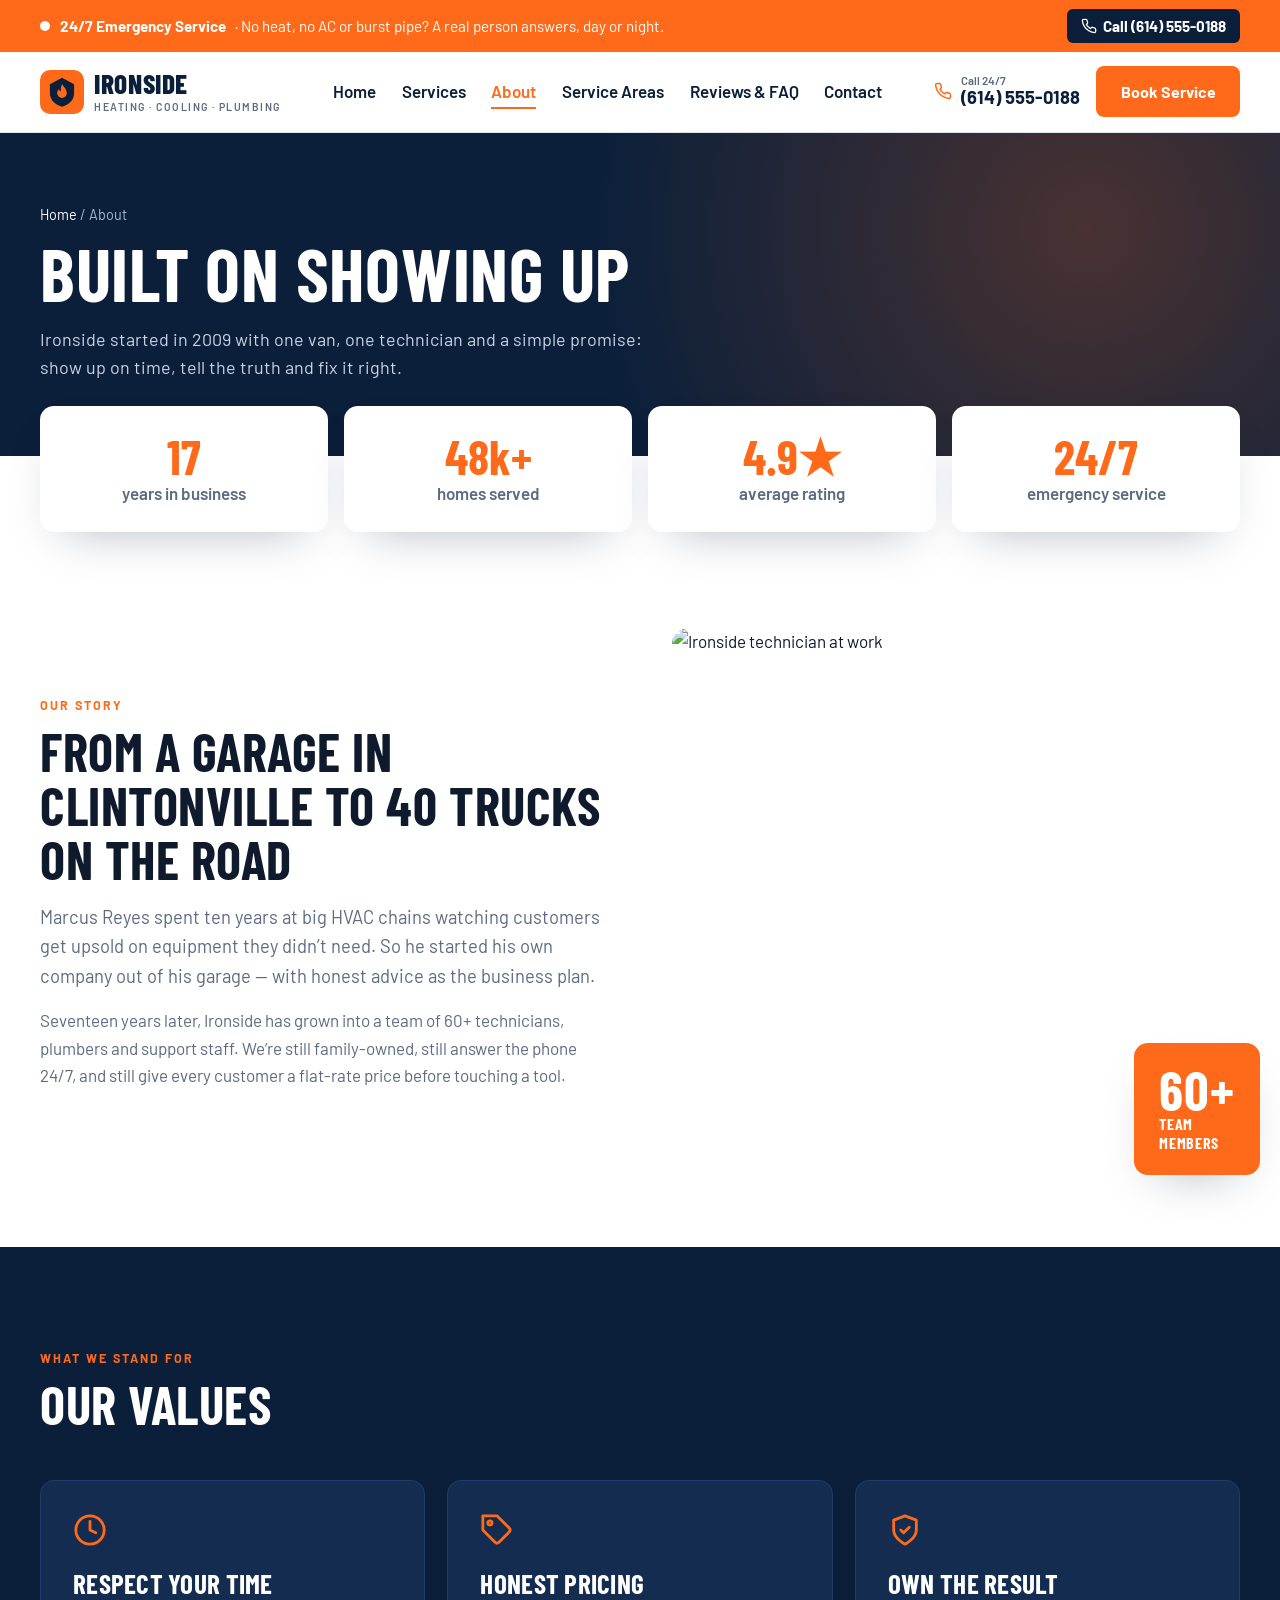
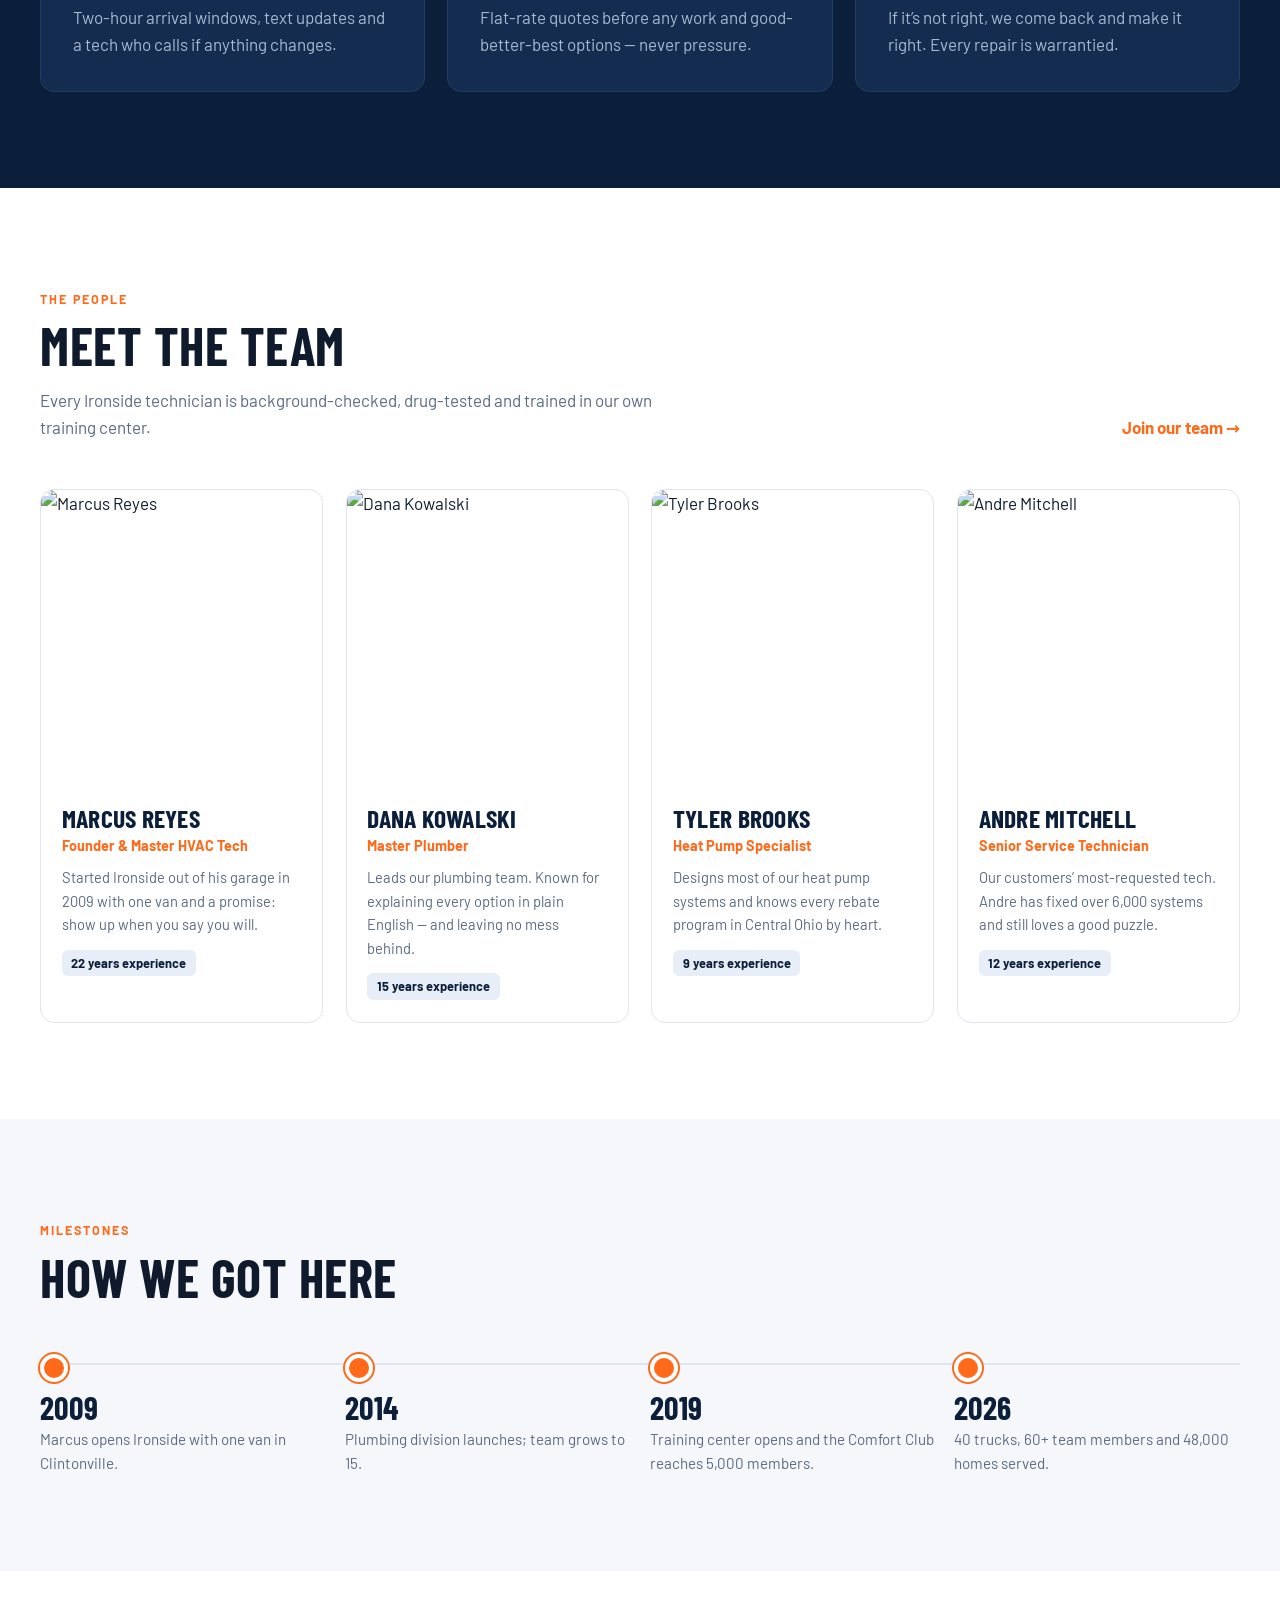
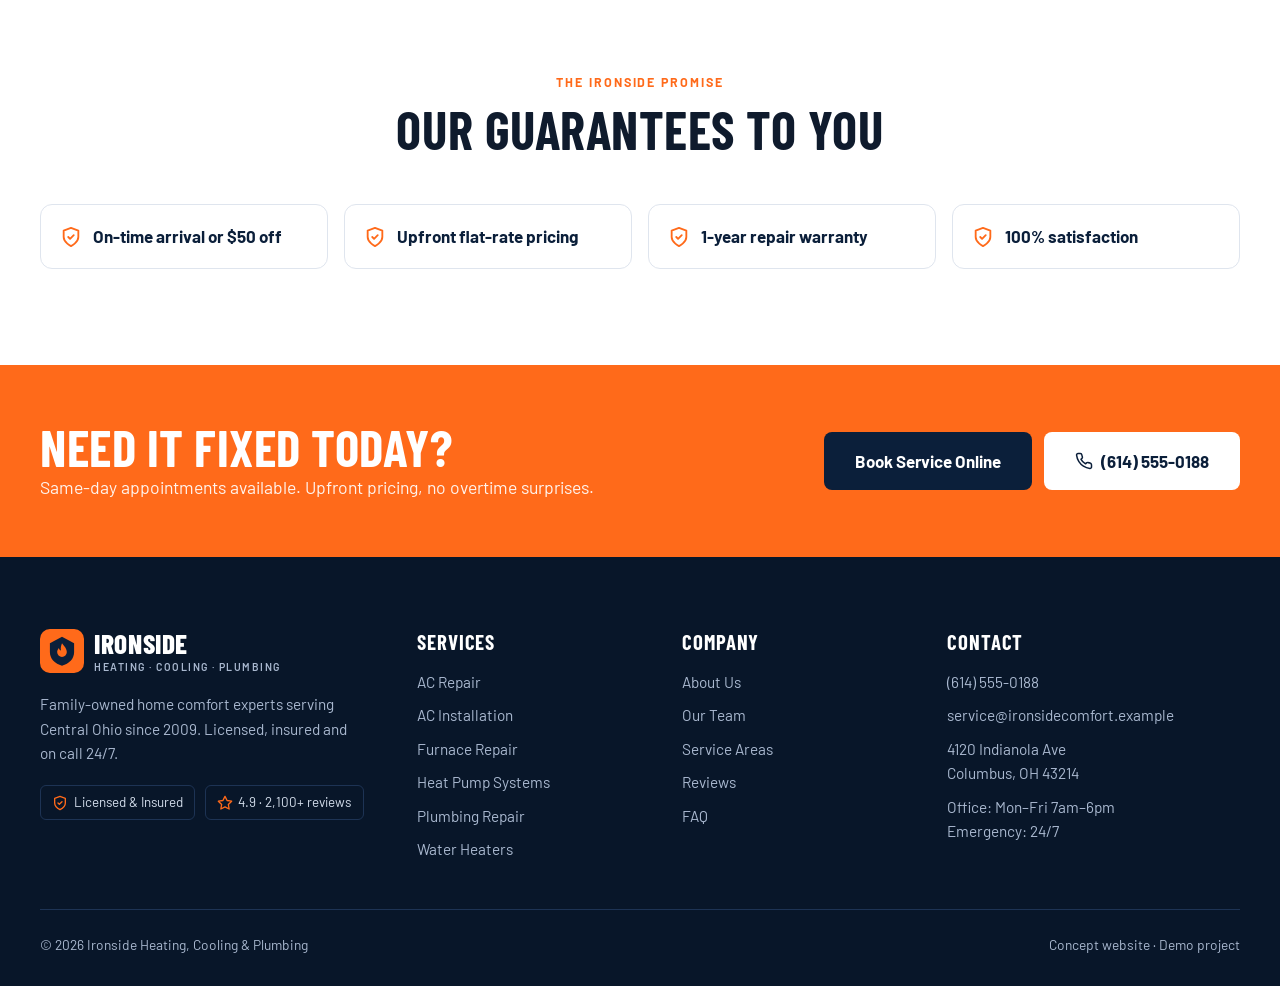
==== about.html @ a7007078 "Initial commit: Ironside Heating, Cooling & Plumbing — multi-page HVAC website (Standard package, co" ====
<!doctype html>
<html lang="en">
<head>
<meta charset="utf-8">
<meta name="viewport" content="width=device-width, initial-scale=1">
<title>About Ironside — Family-Owned HVAC &amp; Plumbing in Columbus, OH</title>
<meta name="description" content="Meet the Ironside team: a family-owned heating, cooling and plumbing company serving Central Ohio since 2009.">
<link rel="preconnect" href="https://fonts.googleapis.com"><link rel="preconnect" href="https://fonts.gstatic.com" crossorigin>
<link href="https://fonts.googleapis.com/css2?family=Barlow+Condensed:wght@600;700;800&family=Barlow:wght@400;500;600;700&display=swap" rel="stylesheet">
<link rel="icon" href="data:image/svg+xml,<svg xmlns='http://www.w3.org/2000/svg' viewBox='0 0 40 40'><rect width='40' height='40' rx='9' fill='%23ff6a1a'/><path d='M20 7 9 13v8c0 6.5 4.6 10.6 11 12.5 6.4-1.9 11-6 11-12.5v-8z' fill='%230b1f3a'/></svg>">
<link rel="stylesheet" href="assets/styles.css">
</head>
<body data-page="about">
<div id="header"></div>

<main>
<section class="page-hero">
  <div class="container">
    <div class="crumbs"><a href="index.html">Home</a> / About</div>
    <h1>Built on showing up</h1>
    <p>Ironside started in 2009 with one van, one technician and a simple promise: show up on time, tell the truth and fix it right.</p>
  </div>
</section>

<div class="container"><div class="stats" id="stats"></div></div>

<section>
  <div class="container why-grid">
    <div class="reveal">
      <span class="kicker">Our story</span>
      <h2 style="margin-top:.5rem">From a garage in Clintonville to 40 trucks on the road</h2>
      <p class="lead" style="margin-top:1rem">Marcus Reyes spent ten years at big HVAC chains watching customers get upsold on equipment they didn’t need. So he started his own company out of his garage — with honest advice as the business plan.</p>
      <p style="margin-top:1rem;color:var(--muted)">Seventeen years later, Ironside has grown into a team of 60+ technicians, plumbers and support staff. We’re still family-owned, still answer the phone 24/7, and still give every customer a flat-rate price before touching a tool.</p>
    </div>
    <div class="why-img reveal">
      <img src="https://images.unsplash.com/photo-1676210134190-3f2c0d5cf58d?auto=format&fit=crop&w=1000&q=80" alt="Ironside technician at work" loading="lazy">
      <div class="years"><b>60+</b>team<br>members</div>
    </div>
  </div>
</section>

<section class="bg-navy">
  <div class="container">
    <div class="section-head"><div><span class="kicker">What we stand for</span><h2>Our values</h2></div></div>
    <div class="values" id="values"></div>
  </div>
</section>

<section id="team">
  <div class="container">
    <div class="section-head"><div><span class="kicker">The people</span><h2>Meet the team</h2><p>Every Ironside technician is background-checked, drug-tested and trained in our own training center.</p></div><a href="contact.html" class="link-arrow">Join our team →</a></div>
    <div class="team-grid" id="teamGrid"></div>
  </div>
</section>

<section class="bg-soft">
  <div class="container">
    <div class="section-head"><div><span class="kicker">Milestones</span><h2>How we got here</h2></div></div>
    <div class="timeline" id="timeline"></div>
  </div>
</section>

<section>
  <div class="container">
    <div class="section-head center"><div><span class="kicker">The Ironside promise</span><h2>Our guarantees to you</h2></div></div>
    <div class="promise" id="promise"></div>
  </div>
</section>
</main>

<div id="footer"></div>
<script src="assets/data.js"></script>
<script src="assets/main.js"></script>
<script>
$('#stats').innerHTML = [['17', 'years in business'], ['48k+', 'homes served'], ['4.9★', 'average rating'], ['24/7', 'emergency service']].map(([b, s]) => `<div class="stat reveal"><b>${b}</b><span>${s}</span></div>`).join('');
$('#values').innerHTML = [['clock', 'Respect your time', 'Two-hour arrival windows, text updates and a tech who calls if anything changes.'], ['tag', 'Honest pricing', 'Flat-rate quotes before any work and good-better-best options — never pressure.'], ['shield', 'Own the result', 'If it’s not right, we come back and make it right. Every repair is warrantied.']]
  .map(([i, h, p]) => `<div class="value reveal"><div class="ic">${icon(i, 34)}</div><h3>${h}</h3><p>${p}</p></div>`).join('');
$('#teamGrid').innerHTML = TEAM.map(m => `<div class="member reveal"><img src="${IMG(m.img, 600)}" alt="${m.n}" loading="lazy"><div><h3>${m.n}</h3><span class="role">${m.r}</span><p>${m.b}</p><span class="yrs">${m.y} years experience</span></div></div>`).join('');
$('#timeline').innerHTML = [['2009', 'Marcus opens Ironside with one van in Clintonville.'], ['2014', 'Plumbing division launches; team grows to 15.'], ['2019', 'Training center opens and the Comfort Club reaches 5,000 members.'], ['2026', '40 trucks, 60+ team members and 48,000 homes served.']]
  .map(([y, t]) => `<div class="tl reveal"><b>${y}</b><p>${t}</p></div>`).join('');
$('#promise').innerHTML = ['On-time arrival or $50 off', 'Upfront flat-rate pricing', '1-year repair warranty', '100% satisfaction'].map(t => `<div class="reveal">${icon('shield', 22)}${t}</div>`).join('');
observeReveals();
</script>
</body>
</html>
---- assets/styles.css ----
:root{
  --navy:#0b1f3a; --navy-2:#132c50; --orange:#ff6a1a; --orange-dark:#e5560a; --sky:#e8eef7; --bg:#f5f7fb; --white:#fff;
  --text:#0f1b2d; --muted:#5b6b82; --line:#dfe5ee; --radius:12px; --shadow:0 20px 50px -24px rgba(11,31,58,.35);
  --display:'Barlow Condensed',Impact,sans-serif; --sans:'Barlow',system-ui,-apple-system,Segoe UI,Roboto,sans-serif;
}
*{box-sizing:border-box;margin:0;padding:0}
html{scroll-behavior:smooth;scroll-padding-top:110px}
html,body{overflow-x:clip}
body{font-family:var(--sans);color:var(--text);background:var(--white);line-height:1.6;font-size:17px;-webkit-font-smoothing:antialiased}
img{max-width:100%;display:block}
a{color:inherit}
.container{width:min(1200px,100% - 40px);margin-inline:auto}
h1,h2,h3,h4{font-family:var(--display);line-height:1.02;font-weight:700;text-transform:uppercase;letter-spacing:.01em}
h2{font-size:clamp(2.2rem,4.5vw,3.3rem)}
.kicker{display:inline-block;font:700 .78rem var(--sans);letter-spacing:.16em;text-transform:uppercase;color:var(--orange)}
.lead{font-size:1.15rem;color:var(--muted)}
.btn{display:inline-flex;align-items:center;justify-content:center;gap:.5rem;padding:.85rem 1.4rem;border-radius:8px;font:700 1rem var(--sans);text-decoration:none;border:2px solid transparent;cursor:pointer;transition:.2s;white-space:nowrap}
.btn-lg{padding:1.05rem 1.8rem;font-size:1.06rem}
.btn-primary{background:var(--orange);color:#fff}
.btn-primary:hover{background:var(--orange-dark);transform:translateY(-1px)}
.btn-navy{background:var(--navy);color:#fff}
.btn-navy:hover{background:var(--navy-2)}
.btn-white{background:#fff;color:var(--navy)}
.btn-white:hover{background:var(--sky)}
.btn-outline{border-color:var(--navy);color:var(--navy)}
.btn-outline:hover{background:var(--navy);color:#fff}
.btn-ghost{border-color:rgba(255,255,255,.45);color:#fff}
.btn-ghost:hover{background:#fff;color:var(--navy)}
section{padding:96px 0}
.bg-soft{background:var(--bg)}
.bg-navy{background:var(--navy);color:#fff}
.section-head{display:flex;justify-content:space-between;align-items:end;gap:2rem;margin-bottom:3rem;flex-wrap:wrap}
.section-head > div{max-width:660px}
.section-head h2{margin-top:.5rem}
.section-head p{color:var(--muted);margin-top:.9rem}
.bg-navy .section-head p{color:#a9b8cf}
.center{text-align:center;justify-content:center}
.center > div{margin-inline:auto}
.link-arrow{font-weight:700;color:var(--orange);text-decoration:none;white-space:nowrap}

/* emergency + header */
.emergency{background:var(--orange);color:#fff;font-size:.95rem}
.emergency .container{display:flex;align-items:center;gap:.6rem;padding:.55rem 0}
.emergency a{margin-left:auto;display:inline-flex;align-items:center;gap:.4rem;background:var(--navy);color:#fff;text-decoration:none;font-weight:700;padding:.3rem .85rem;border-radius:6px;white-space:nowrap}
.pulse{width:10px;height:10px;border-radius:50%;background:#fff;flex:none;box-shadow:0 0 0 0 rgba(255,255,255,.8);animation:pulse 1.6s infinite}
@keyframes pulse{70%{box-shadow:0 0 0 10px rgba(255,255,255,0)}100%{box-shadow:0 0 0 0 rgba(255,255,255,0)}}
.site-header{position:sticky;top:0;z-index:50;background:#fff;border-bottom:1px solid var(--line);transition:box-shadow .3s}
.site-header.scrolled{box-shadow:0 10px 30px -18px rgba(11,31,58,.35)}
.nav{display:flex;align-items:center;justify-content:space-between;height:80px;gap:1.2rem}
.logo{display:flex;align-items:center;gap:.65rem;text-decoration:none;font:800 1.7rem/1 var(--display);text-transform:uppercase;letter-spacing:.02em;color:var(--navy)}
.logo svg{width:44px;height:44px;flex:none}
.logo small{display:block;font:600 .66rem var(--sans);letter-spacing:.14em;color:var(--muted);margin-top:3px}
.logo.light{color:#fff}.logo.light small{color:#a9b8cf}
.nav-links{display:flex;gap:1.6rem;list-style:none;align-items:center}
.nav-links a{text-decoration:none;font-weight:600;color:var(--navy);padding:.4rem 0;border-bottom:2px solid transparent}
.nav-links a:hover,.nav-links a.active{color:var(--orange);border-color:var(--orange)}
.nav-mobile-cta{display:none}
.nav-cta{display:flex;align-items:center;gap:1rem}
.nav-phone{display:flex;align-items:center;gap:.55rem;text-decoration:none;font:700 1.15rem var(--sans);color:var(--navy)}
.nav-phone svg{color:var(--orange)}
.nav-phone small{display:block;font-size:.72rem;color:var(--muted);font-weight:600;line-height:1}
.burger{display:none;background:var(--sky);border:0;border-radius:8px;width:46px;height:46px;cursor:pointer;color:var(--navy);place-items:center}

/* hero */
.hero{position:relative;background:var(--navy);color:#fff;padding:0;overflow:hidden}
.hero-bg{position:absolute;inset:0;background:linear-gradient(90deg,var(--navy) 30%,rgba(11,31,58,.75) 55%,rgba(11,31,58,.2)),url('https://images.unsplash.com/photo-1558618666-fcd25c85cd64?auto=format&fit=crop&w=2000&q=80') right center/cover}
.hero .container{position:relative;display:grid;grid-template-columns:1.15fr .85fr;gap:3rem;align-items:center;padding:90px 0 100px}
.hero h1{font-size:clamp(3rem,6.6vw,5.4rem);margin:.8rem 0 1.2rem}
.hero h1 em{font-style:normal;color:var(--orange)}
.hero .lead{color:#c8d3e4;max-width:560px}
.hero-actions{display:flex;gap:.8rem;flex-wrap:wrap;margin:2rem 0}
.hero-checks{display:flex;gap:1.6rem;flex-wrap:wrap;list-style:none;color:#c8d3e4;font-weight:600}
.hero-checks li{display:flex;gap:.45rem;align-items:center}
.hero-checks svg{color:var(--orange)}
.offer{background:#fff;color:var(--text);border-radius:16px;padding:2rem;box-shadow:var(--shadow);position:relative}
.offer .ribbon{position:absolute;top:-14px;left:2rem;background:var(--orange);color:#fff;font:700 .78rem var(--sans);letter-spacing:.12em;text-transform:uppercase;padding:.35rem .8rem;border-radius:6px}
.offer h3{font-size:2.2rem;color:var(--navy);margin:.4rem 0 .3rem}
.offer h3 b{color:var(--orange)}
.offer p{color:var(--muted);font-size:.98rem}
.offer form{display:grid;gap:.7rem;margin-top:1.3rem}
.offer small{display:block;text-align:center;color:var(--muted);font-size:.8rem;margin-top:.6rem}

/* rating strip */
.strip{background:var(--bg);border-bottom:1px solid var(--line);padding:0}
.strip .container{display:grid;grid-template-columns:repeat(4,1fr)}
.strip-item{display:flex;gap:.9rem;align-items:center;padding:1.6rem 1rem}
.strip-item+.strip-item{border-left:1px solid var(--line)}
.strip-item .ic{width:48px;height:48px;border-radius:10px;background:#fff;color:var(--orange);display:grid;place-items:center;flex:none;box-shadow:0 6px 16px -10px rgba(11,31,58,.4)}
.strip-item b{display:block;font:700 1.5rem/1 var(--display);text-transform:uppercase;color:var(--navy)}
.strip-item small{color:var(--muted);font-size:.9rem}

/* category tiles */
.cat-grid{display:grid;grid-template-columns:repeat(4,1fr);gap:1.2rem}
.cat{background:#fff;border:1px solid var(--line);border-radius:var(--radius);padding:2rem 1.6rem;text-decoration:none;transition:.25s;position:relative;overflow:hidden}
.cat::after{content:"";position:absolute;left:0;bottom:0;height:4px;width:0;background:var(--orange);transition:.3s}
.cat:hover{box-shadow:var(--shadow);transform:translateY(-4px)}
.cat:hover::after{width:100%}
.cat .ic{width:58px;height:58px;border-radius:12px;background:var(--navy);color:#fff;display:grid;place-items:center;margin-bottom:1.3rem}
.cat h3{font-size:1.8rem;color:var(--navy)}
.cat p{color:var(--muted);margin:.4rem 0 1rem;font-size:.98rem}
.cat span{font-weight:700;color:var(--orange)}

/* service cards */
.svc-grid{display:grid;grid-template-columns:repeat(3,1fr);gap:1.5rem}
.svc-card{background:#fff;border:1px solid var(--line);border-radius:var(--radius);overflow:hidden;text-decoration:none;display:flex;flex-direction:column;transition:.25s}
.svc-card:hover{box-shadow:var(--shadow);transform:translateY(-4px)}
.svc-img{position:relative;height:210px;overflow:hidden}
.svc-img img{width:100%;height:100%;object-fit:cover;transition:transform .6s}
.svc-card:hover .svc-img img{transform:scale(1.06)}
.svc-ic{position:absolute;left:1.2rem;bottom:-22px;width:52px;height:52px;border-radius:10px;background:var(--orange);color:#fff;display:grid;place-items:center;box-shadow:0 10px 20px -8px rgba(255,106,26,.7)}
.svc-body{padding:2rem 1.4rem 1.4rem;display:flex;flex-direction:column;flex:1}
.svc-body h3{font-size:1.75rem;color:var(--navy);margin:.3rem 0 .4rem}
.svc-body p{color:var(--muted);font-size:.98rem;flex:1}
.svc-foot{display:flex;justify-content:space-between;align-items:center;border-top:1px solid var(--line);margin-top:1.2rem;padding-top:1rem;color:var(--muted);font-size:.92rem}
.svc-foot b{font:700 1.4rem var(--display);color:var(--navy)}
.svc-foot .arrow{width:38px;height:38px;border-radius:50%;background:var(--sky);display:grid;place-items:center;color:var(--navy);font-weight:700;transition:.2s}
.svc-card:hover .arrow{background:var(--orange);color:#fff}

/* why */
.why-grid{display:grid;grid-template-columns:1fr 1fr;gap:4rem;align-items:center}
.why-img{position:relative}
.why-img img{border-radius:16px;width:100%;aspect-ratio:5/4.6;object-fit:cover}
.why-img .years{position:absolute;right:-20px;bottom:-24px;background:var(--orange);color:#fff;padding:1.4rem 1.6rem;border-radius:14px;font:700 1rem var(--display);text-transform:uppercase;letter-spacing:.04em;box-shadow:var(--shadow)}
.why-img .years b{display:block;font-size:3.4rem;line-height:.9}
.why-list{display:grid;gap:1.3rem;margin-top:2rem}
.why-item{display:flex;gap:1rem}
.why-item .ic{width:48px;height:48px;border-radius:10px;background:var(--sky);color:var(--orange);display:grid;place-items:center;flex:none}
.why-item h4{font-size:1.4rem;color:var(--navy)}
.why-item p{color:var(--muted);font-size:.98rem}

/* plan band */
.plan-band{background:linear-gradient(120deg,var(--navy) 55%,var(--navy-2));color:#fff;border-radius:18px;padding:3rem;display:grid;grid-template-columns:1.2fr 1fr;gap:3rem;align-items:center;position:relative;overflow:hidden}
.plan-band::after{content:"";position:absolute;width:360px;height:360px;border:50px solid rgba(255,106,26,.12);border-radius:50%;right:-120px;top:-140px}
.plan-band h2{font-size:clamp(2rem,4vw,2.8rem)}
.plan-band p{color:#a9b8cf;margin:.8rem 0 1.5rem}
.plan-band ul{list-style:none;display:grid;grid-template-columns:1fr 1fr;gap:.7rem 1.4rem}
.plan-band li{display:flex;gap:.5rem;align-items:flex-start;font-weight:500}
.plan-band li svg{color:var(--orange);flex:none;margin-top:4px}
.plan-price{background:#fff;color:var(--text);border-radius:14px;padding:2rem;text-align:center;position:relative;z-index:1}
.plan-price .amt{font:700 4rem/1 var(--display);color:var(--navy)}
.plan-price .amt sup{font-size:1.6rem;vertical-align:top}
.plan-price small{color:var(--muted)}
.plan-price .btn{width:100%;margin-top:1.3rem}

/* reviews */
.rev-grid{display:grid;grid-template-columns:repeat(3,1fr);gap:1.4rem}
.review{background:#fff;border:1px solid var(--line);border-radius:var(--radius);padding:1.7rem;display:flex;flex-direction:column}
.rv-top{display:flex;justify-content:space-between;align-items:center}
.rv-top small{color:var(--muted)}
.stars{color:#f5a300;letter-spacing:2px}
.stars .off{color:#d6dce6}
.review p{margin:1rem 0 1.3rem;flex:1}
.rv-who{display:flex;align-items:center;gap:.75rem}
.rv-who small{display:block;color:var(--muted);font-size:.86rem}
.avatar{width:44px;height:44px;border-radius:50%;color:#fff;display:grid;place-items:center;font-weight:700;flex:none}
.verified{margin-left:auto;font-size:.78rem;font-weight:700;color:#0f766e;display:flex;align-items:center;gap:.25rem;white-space:nowrap}

/* areas teaser */
.area-grid{display:grid;grid-template-columns:1fr 1fr;gap:3.5rem;align-items:center}
.towns{display:grid;grid-template-columns:repeat(3,1fr);gap:.6rem;margin:1.6rem 0 2rem;list-style:none}
.towns li{display:flex;align-items:center;gap:.45rem;font-weight:600}
.towns li svg{color:var(--orange);flex:none}
.zip-form{display:flex;gap:.6rem;max-width:460px}
.zip-form input{flex:1;min-width:0}
.zip-out{margin-top:.8rem;font-weight:600;min-height:1.6em}
.zip-out svg{vertical-align:-3px;margin-right:.3rem}
.zip-out.ok{color:#0f766e}.zip-out.warn{color:#b45309}
.zip-out a{color:inherit}
.map{border-radius:16px;overflow:hidden;min-height:440px;box-shadow:var(--shadow);background:var(--sky)}
.map iframe{width:100%;height:100%;min-height:440px;border:0;display:block}

/* CTA band + footer */
.cta-band{background:var(--orange);color:#fff;padding:56px 0}
.cta-inner{display:flex;justify-content:space-between;align-items:center;gap:2rem;flex-wrap:wrap}
.cta-band h2{font-size:clamp(2.2rem,4.4vw,3.2rem)}
.cta-band p{opacity:.92;font-size:1.1rem}
.cta-actions{display:flex;gap:.8rem;flex-wrap:wrap}
.cta-band .btn-primary{background:var(--navy)}
.cta-band .btn-primary:hover{background:var(--navy-2)}
.site-footer{background:#081629;color:#a9b8cf;padding:72px 0 30px;font-size:.96rem}
.foot-grid{display:grid;grid-template-columns:1.5fr 1fr 1fr 1.3fr;gap:2.5rem}
.foot-grid p{margin:1.2rem 0;max-width:320px}
.site-footer h5{font:700 1.3rem var(--display);text-transform:uppercase;color:#fff;margin-bottom:1rem;letter-spacing:.04em}
.site-footer ul{list-style:none;display:grid;gap:.55rem}
.site-footer a{text-decoration:none}
.site-footer a:hover{color:#fff}
.foot-badges{display:flex;gap:.6rem;flex-wrap:wrap}
.foot-badges span{display:inline-flex;gap:.35rem;align-items:center;border:1px solid #1d3354;border-radius:6px;padding:.35rem .7rem;font-size:.84rem;color:#d4deec}
.foot-badges svg{color:var(--orange)}
.foot-bottom{border-top:1px solid #1d3354;margin-top:3rem;padding-top:1.5rem;display:flex;justify-content:space-between;flex-wrap:wrap;gap:1rem;font-size:.86rem}
.fab-call{display:none;position:fixed;right:16px;bottom:16px;width:60px;height:60px;border-radius:50%;background:var(--orange);color:#fff;place-items:center;z-index:60;box-shadow:0 14px 30px -8px rgba(255,106,26,.8);animation:ring 3s infinite}
@keyframes ring{0%,85%,100%{transform:none}88%{transform:rotate(-12deg)}92%{transform:rotate(12deg)}96%{transform:rotate(-8deg)}}
.toast{position:fixed;left:50%;bottom:28px;transform:translate(-50%,160%);opacity:0;visibility:hidden;background:var(--navy);color:#fff;padding:.9rem 1.4rem;border-radius:10px;font-weight:600;z-index:90;transition:.35s;box-shadow:var(--shadow);max-width:calc(100% - 32px)}
.toast.show{transform:translate(-50%,0);opacity:1;visibility:visible}

/* page hero (inner pages) */
.page-hero{background:var(--navy);color:#fff;padding:70px 0 74px;position:relative;overflow:hidden}
.page-hero::after{content:"";position:absolute;inset:0;background:radial-gradient(circle at 85% 30%,rgba(255,106,26,.25),transparent 45%)}
.page-hero .container{position:relative;z-index:1}
.page-hero h1{font-size:clamp(2.8rem,6vw,4.6rem);margin:.6rem 0 .9rem}
.page-hero p{color:#c8d3e4;max-width:640px;font-size:1.12rem}
.crumbs{font-size:.9rem;color:#a9b8cf}
.crumbs a{text-decoration:none;color:#fff}

/* services page */
.filters{display:flex;gap:.6rem;flex-wrap:wrap;margin-bottom:2.4rem}
.chip{border:1.5px solid var(--line);background:#fff;padding:.6rem 1.15rem;border-radius:999px;font:600 .95rem var(--sans);cursor:pointer;color:var(--navy);display:inline-flex;gap:.45rem;align-items:center;transition:.2s}
.chip:hover{border-color:var(--navy)}
.chip.active{background:var(--navy);border-color:var(--navy);color:#fff}
.chip .count{font-size:.76rem;background:var(--sky);color:var(--navy);border-radius:999px;padding:0 .45rem}
.chip.active .count{background:var(--orange);color:#fff}
.compare{width:100%;border-collapse:collapse;background:#fff;border-radius:var(--radius);overflow:hidden;border:1px solid var(--line)}
.compare th,.compare td{padding:1rem 1.2rem;text-align:center;border-bottom:1px solid var(--line)}
.compare th{background:var(--navy);color:#fff;font:700 1.3rem var(--display);text-transform:uppercase}
.compare th.hl{background:var(--orange)}
.compare td:first-child,.compare th:first-child{text-align:left}
.compare td.hl{background:#fff5ef;font-weight:700}
.compare .yes{color:#0f766e;font-weight:700}.compare .no{color:#c3cad6}
.table-wrap{overflow-x:auto;border-radius:var(--radius)}
.table-wrap .compare{min-width:620px}

/* service detail */
.sd-grid{display:grid;grid-template-columns:1fr 360px;gap:3rem;align-items:start}
.sd-main img.cover{width:100%;aspect-ratio:16/8;object-fit:cover;border-radius:16px;margin-bottom:2rem}
.sd-main h2{font-size:2.3rem;margin:2.4rem 0 1rem;color:var(--navy)}
.sd-main > p{color:#33445c;font-size:1.08rem}
.checklist{list-style:none;display:grid;grid-template-columns:1fr 1fr;gap:.7rem 1.5rem}
.checklist li{display:flex;gap:.6rem;align-items:flex-start;background:var(--bg);padding:.85rem 1rem;border-radius:10px;font-weight:500}
.checklist svg{color:var(--orange);flex:none;margin-top:3px}
.checklist.warn svg{color:#be123c}
.process{display:grid;grid-template-columns:repeat(4,1fr);gap:1rem;counter-reset:p}
.process div{border-top:4px solid var(--orange);background:var(--bg);padding:1.2rem;border-radius:0 0 10px 10px}
.process div::before{counter-increment:p;content:"Step " counter(p);font:700 .8rem var(--sans);letter-spacing:.12em;text-transform:uppercase;color:var(--orange)}
.process b{display:block;font:700 1.3rem var(--display);text-transform:uppercase;margin:.3rem 0;color:var(--navy)}
.process p{font-size:.92rem;color:var(--muted)}
.sidebar{position:sticky;top:110px;display:grid;gap:1.2rem}
.side-card{background:#fff;border:1px solid var(--line);border-radius:16px;padding:1.8rem;box-shadow:var(--shadow)}
.side-card .from{color:var(--muted);font-size:.95rem}
.side-card .from b{display:block;font:700 3rem/1 var(--display);color:var(--navy);margin:.2rem 0}
.side-card ul{list-style:none;display:grid;gap:.5rem;margin:1.2rem 0 1.4rem;font-size:.95rem}
.side-card li{display:flex;gap:.5rem;align-items:center}
.side-card li svg{color:#0f766e}
.side-card .btn{width:100%;margin-top:.6rem}
.side-emergency{background:var(--navy);color:#fff;border-radius:16px;padding:1.6rem}
.side-emergency h4{font-size:1.5rem}
.side-emergency p{color:#a9b8cf;font-size:.94rem;margin:.4rem 0 1rem}
.side-emergency a{font:700 1.7rem var(--display);color:var(--orange);text-decoration:none}

/* faq */
.faq-wrap{max-width:860px}
.faq-item{border:1px solid var(--line);border-radius:10px;margin-bottom:.8rem;background:#fff;padding:0 1.3rem;transition:.2s}
.faq-item[open]{border-color:var(--navy);box-shadow:0 10px 30px -20px rgba(11,31,58,.5)}
.faq-item summary{cursor:pointer;list-style:none;display:flex;justify-content:space-between;align-items:center;gap:1rem;padding:1.15rem 0;font-weight:700;font-size:1.08rem;color:var(--navy)}
.faq-item summary::-webkit-details-marker{display:none}
.faq-item summary::after{content:"+";flex:none;width:30px;height:30px;border-radius:50%;background:var(--sky);display:grid;place-items:center;font-size:1.3rem;transition:.3s}
.faq-item[open] summary::after{content:"−";background:var(--orange);color:#fff}
.faq-item p{color:var(--muted);padding-bottom:1.2rem}

/* about */
.stats{display:grid;grid-template-columns:repeat(4,1fr);gap:1rem;margin-top:-50px;position:relative;z-index:2}
.stat{background:#fff;border-radius:14px;padding:1.6rem;text-align:center;box-shadow:var(--shadow)}
.stat b{display:block;font:700 3rem/1 var(--display);color:var(--orange)}
.stat span{color:var(--muted);font-weight:600}
.values{display:grid;grid-template-columns:repeat(3,1fr);gap:1.4rem}
.value{padding:2rem;border-radius:14px;background:var(--navy-2);border:1px solid #213c66}
.value .ic{color:var(--orange);margin-bottom:1rem}
.value h3{font-size:1.7rem;margin-bottom:.4rem}
.value p{color:#a9b8cf}
.team-grid{display:grid;grid-template-columns:repeat(4,1fr);gap:1.4rem}
.member{background:#fff;border:1px solid var(--line);border-radius:14px;overflow:hidden}
.member img{width:100%;aspect-ratio:1/1.05;object-fit:cover}
.member div{padding:1.2rem 1.3rem 1.4rem}
.member h3{font-size:1.6rem;color:var(--navy)}
.member .role{color:var(--orange);font-weight:700;font-size:.9rem}
.member p{color:var(--muted);font-size:.92rem;margin-top:.5rem}
.member .yrs{display:inline-block;margin-top:.8rem;font-size:.8rem;font-weight:700;background:var(--sky);color:var(--navy);padding:.2rem .6rem;border-radius:6px}
.timeline{display:grid;grid-template-columns:repeat(4,1fr);gap:1.2rem;position:relative}
.timeline::before{content:"";position:absolute;left:0;right:0;top:11px;height:2px;background:var(--line)}
.tl{position:relative;padding-top:2.2rem}
.tl::before{content:"";position:absolute;top:2px;left:0;width:20px;height:20px;border-radius:50%;background:var(--orange);border:4px solid #fff;box-shadow:0 0 0 2px var(--orange)}
.tl b{font:700 2rem var(--display);color:var(--navy)}
.tl p{color:var(--muted);font-size:.95rem}
.promise{display:grid;grid-template-columns:repeat(4,1fr);gap:1rem}
.promise div{display:flex;gap:.7rem;align-items:center;background:#fff;border:1px solid var(--line);border-radius:12px;padding:1.1rem 1.2rem;font-weight:700;color:var(--navy)}
.promise svg{color:var(--orange);flex:none}

/* areas page */
.area-cards{display:grid;grid-template-columns:repeat(4,1fr);gap:1rem}
.area-card{background:#fff;border:1px solid var(--line);border-radius:12px;padding:1.2rem 1.3rem;display:flex;justify-content:space-between;align-items:center;gap:.6rem;transition:.2s}
.area-card:hover{border-color:var(--orange);transform:translateY(-2px)}
.area-card b{display:block;font:700 1.35rem var(--display);text-transform:uppercase;color:var(--navy)}
.area-card small{color:var(--muted)}
.area-card .eta{font-size:.8rem;font-weight:700;color:#0f766e;background:#e6f6f2;padding:.25rem .55rem;border-radius:6px;white-space:nowrap}
.zip-big{background:var(--navy);color:#fff;border-radius:18px;padding:2.4rem;display:grid;grid-template-columns:1fr 1fr;gap:2rem;align-items:center}
.zip-big h2{font-size:2.4rem}
.zip-big p{color:#a9b8cf}
.zip-big .zip-out.ok{color:#5eead4}.zip-big .zip-out.warn{color:#fdba74}

/* reviews page */
.rating-box{display:grid;grid-template-columns:280px 1fr;gap:3rem;align-items:center;background:var(--bg);border-radius:18px;padding:2.4rem;margin-bottom:3rem}
.rating-big{text-align:center}
.rating-big b{display:block;font:700 5.4rem/1 var(--display);color:var(--navy)}
.rating-big .stars{font-size:1.4rem}
.rating-big small{display:block;color:var(--muted)}
.bars{display:grid;gap:.55rem}
.bar{display:grid;grid-template-columns:52px 1fr 52px;gap:.8rem;align-items:center;font-weight:600;font-size:.94rem}
.bar i{height:10px;border-radius:99px;background:#dfe5ee;overflow:hidden;position:relative}
.bar i::after{content:"";position:absolute;inset:0;width:var(--w);background:var(--orange);border-radius:99px}
.bar span:last-child{color:var(--muted);text-align:right}
.empty{grid-column:1/-1;text-align:center;color:var(--muted);padding:2rem}

/* contact */
.contact-grid{display:grid;grid-template-columns:1fr 380px;gap:3rem;align-items:start}
.booking{background:#fff;border:1px solid var(--line);border-radius:18px;padding:2.4rem;box-shadow:var(--shadow)}
.booking h2{font-size:2.4rem;color:var(--navy)}
.fs{border:0;margin-top:1.8rem;min-width:0}
.contact-grid>*,.sd-grid>*{min-width:0}
.fs legend{font:700 1.25rem var(--display);text-transform:uppercase;color:var(--navy);margin-bottom:.9rem;display:flex;align-items:center;gap:.6rem}
.fs legend span{width:28px;height:28px;border-radius:50%;background:var(--orange);color:#fff;display:grid;place-items:center;font-size:.95rem}
.row{display:grid;grid-template-columns:1fr 1fr;gap:1rem}
.row3{display:grid;grid-template-columns:2fr 1fr 1fr;gap:1rem}
.field{margin-bottom:1rem}
label{display:block;font-weight:700;font-size:.88rem;margin-bottom:.35rem;color:var(--navy)}
input,select,textarea{width:100%;padding:.85rem 1rem;border:1.5px solid var(--line);border-radius:8px;font:inherit;font-size:1rem;background:#fff;color:var(--text);transition:.2s}
input:focus,select:focus,textarea:focus{outline:0;border-color:var(--navy);box-shadow:0 0 0 4px rgba(11,31,58,.1)}
.invalid{border-color:#dc2626!important;background:#fef2f2}
textarea{min-height:110px;resize:vertical}
.urgency{display:grid;grid-template-columns:repeat(3,1fr);gap:.7rem}
.urgency label,.slots label{margin:0;cursor:pointer}
.urgency label,.slots label{position:relative}
.urgency input,.slots input{position:absolute;left:0;top:0;width:1px;height:1px;opacity:0;pointer-events:none}
.urgency span{display:block;border:1.5px solid var(--line);border-radius:10px;padding:.9rem 1rem;font-weight:500;color:var(--muted);transition:.2s;height:100%}
.urgency span b{display:block;color:var(--navy);font-size:1rem}
.urgency input:checked+span{border-color:var(--orange);background:#fff5ef;box-shadow:0 0 0 3px rgba(255,106,26,.15)}
.urgency .em input:checked+span{border-color:#dc2626;background:#fef2f2}
.slots{display:flex;flex-wrap:wrap;gap:.6rem}
.slots span{display:block;border:1.5px solid var(--line);border-radius:8px;padding:.6rem 1rem;font-weight:600;color:var(--navy);transition:.2s}
.slots input:checked+span{background:var(--navy);border-color:var(--navy);color:#fff}
.em-alert{display:none;background:#fef2f2;border:1px solid #fecaca;color:#991b1b;border-radius:10px;padding:1rem 1.2rem;margin-top:1rem;font-weight:600}
.em-alert a{color:#991b1b}
.em-alert.show{display:block}
.form-note{font-size:.84rem;color:var(--muted);text-align:center;margin-top:.8rem}
.success{display:none;text-align:center;padding:2rem 0}
.success .ic{width:80px;height:80px;border-radius:50%;background:#e6f6f2;color:#0f766e;display:grid;place-items:center;margin:0 auto 1.2rem}
.success h2{margin-bottom:.6rem}
.success p{color:var(--muted)}
.success .ref{display:inline-block;margin:1.2rem 0;background:var(--bg);border:1px dashed var(--line);border-radius:10px;padding:.8rem 1.2rem;font-weight:700;color:var(--navy)}
.booking.sent form{display:none}
.booking.sent .success{display:block}
.info-card{background:var(--bg);border-radius:16px;padding:1.8rem;margin-bottom:1.2rem}
.info-card h3{font-size:1.6rem;color:var(--navy);margin-bottom:1rem}
.info-line{display:flex;gap:.8rem;align-items:flex-start;margin-bottom:1rem;text-decoration:none}
.info-line .ic{width:42px;height:42px;border-radius:10px;background:#fff;color:var(--orange);display:grid;place-items:center;flex:none}
.info-line small{display:block;color:var(--muted);font-size:.84rem}
.info-line b{color:var(--navy)}
.hours{width:100%;border-collapse:collapse;font-size:.95rem}
.hours td{padding:.45rem 0;border-bottom:1px solid var(--line)}
.hours td:last-child{text-align:right;font-weight:600}
.hours tr.today td{color:var(--orange);font-weight:700}

.reveal{opacity:0;transform:translateY(24px);transition:opacity .7s,transform .7s}
.reveal.in{opacity:1;transform:none}

@media (max-width:1100px){
  .nav-links{position:absolute;top:100%;left:0;right:0;background:#fff;flex-direction:column;align-items:stretch;gap:0;padding:.5rem 20px 1.5rem;border-bottom:1px solid var(--line);box-shadow:0 20px 30px -20px rgba(11,31,58,.4);opacity:0;visibility:hidden;transform:translateY(-8px);transition:.25s}
  .nav-links.open{opacity:1;visibility:visible;transform:none}
  .nav-links a{display:block;padding:.85rem 0;border-bottom:1px solid var(--line)}
  .nav-links a.active{border-color:var(--line)}
  .nav-mobile-cta{display:block;margin-top:1rem}
  .nav-mobile-cta a{border:0!important;color:#fff!important;width:100%;display:flex!important;justify-content:center;padding:.9rem!important}
  .burger{display:grid}
  .nav-cta .btn{display:none}
}
@media (max-width:960px){
  section{padding:76px 0}
  .hero .container,.why-grid,.area-grid,.plan-band,.sd-grid,.contact-grid,.zip-big,.rating-box{grid-template-columns:1fr;gap:2.4rem}
  .hero-bg{background:linear-gradient(180deg,rgba(11,31,58,.82),var(--navy) 70%),url('https://images.unsplash.com/photo-1558618666-fcd25c85cd64?auto=format&fit=crop&w=1200&q=80') center top/cover}
  .cat-grid,.team-grid,.area-cards,.promise{grid-template-columns:1fr 1fr}
  .svc-grid,.rev-grid,.values{grid-template-columns:1fr 1fr}
  .strip .container{grid-template-columns:1fr 1fr}
  .strip-item:nth-child(3){border-left:0}
  .strip-item:nth-child(n+3){border-top:1px solid var(--line)}
  .foot-grid{grid-template-columns:1fr 1fr}
  .sidebar{position:static}
  .stats{grid-template-columns:1fr 1fr}
  .timeline{grid-template-columns:1fr 1fr;row-gap:2rem}
  .timeline::before{display:none}
  .process{grid-template-columns:1fr 1fr}
  .why-img .years{right:12px}
}
@media (max-width:640px){
  body{font-size:16px}
  .emergency .hide-sm{display:none}
  .emergency a{padding:.3rem .6rem;font-size:.88rem}
  .nav-phone span{display:none}
  .nav-phone{width:46px;height:46px;border-radius:8px;background:#fff5ef;justify-content:center}
  .logo{font-size:1.45rem}.logo svg{width:38px;height:38px}.logo small{font-size:.55rem;letter-spacing:.06em;white-space:nowrap}
  .cat-grid,.team-grid,.svc-grid,.rev-grid,.values,.area-cards,.promise,.foot-grid,.checklist,.towns,.process,.stats,.urgency,.row,.row3,.strip .container,.plan-band ul{grid-template-columns:1fr}
  .towns{grid-template-columns:1fr 1fr}
  .strip-item+.strip-item{border-left:0;border-top:1px solid var(--line)}
  .plan-band,.booking,.zip-big,.rating-box{padding:1.6rem}
  .zip-form{flex-direction:column}
  .fab-call{display:grid}
  .cta-actions,.cta-actions .btn{width:100%}
  .hero .container{padding:56px 0 64px}
  .map,.map iframe{min-height:320px}
  .bar{grid-template-columns:44px 1fr 44px}
}
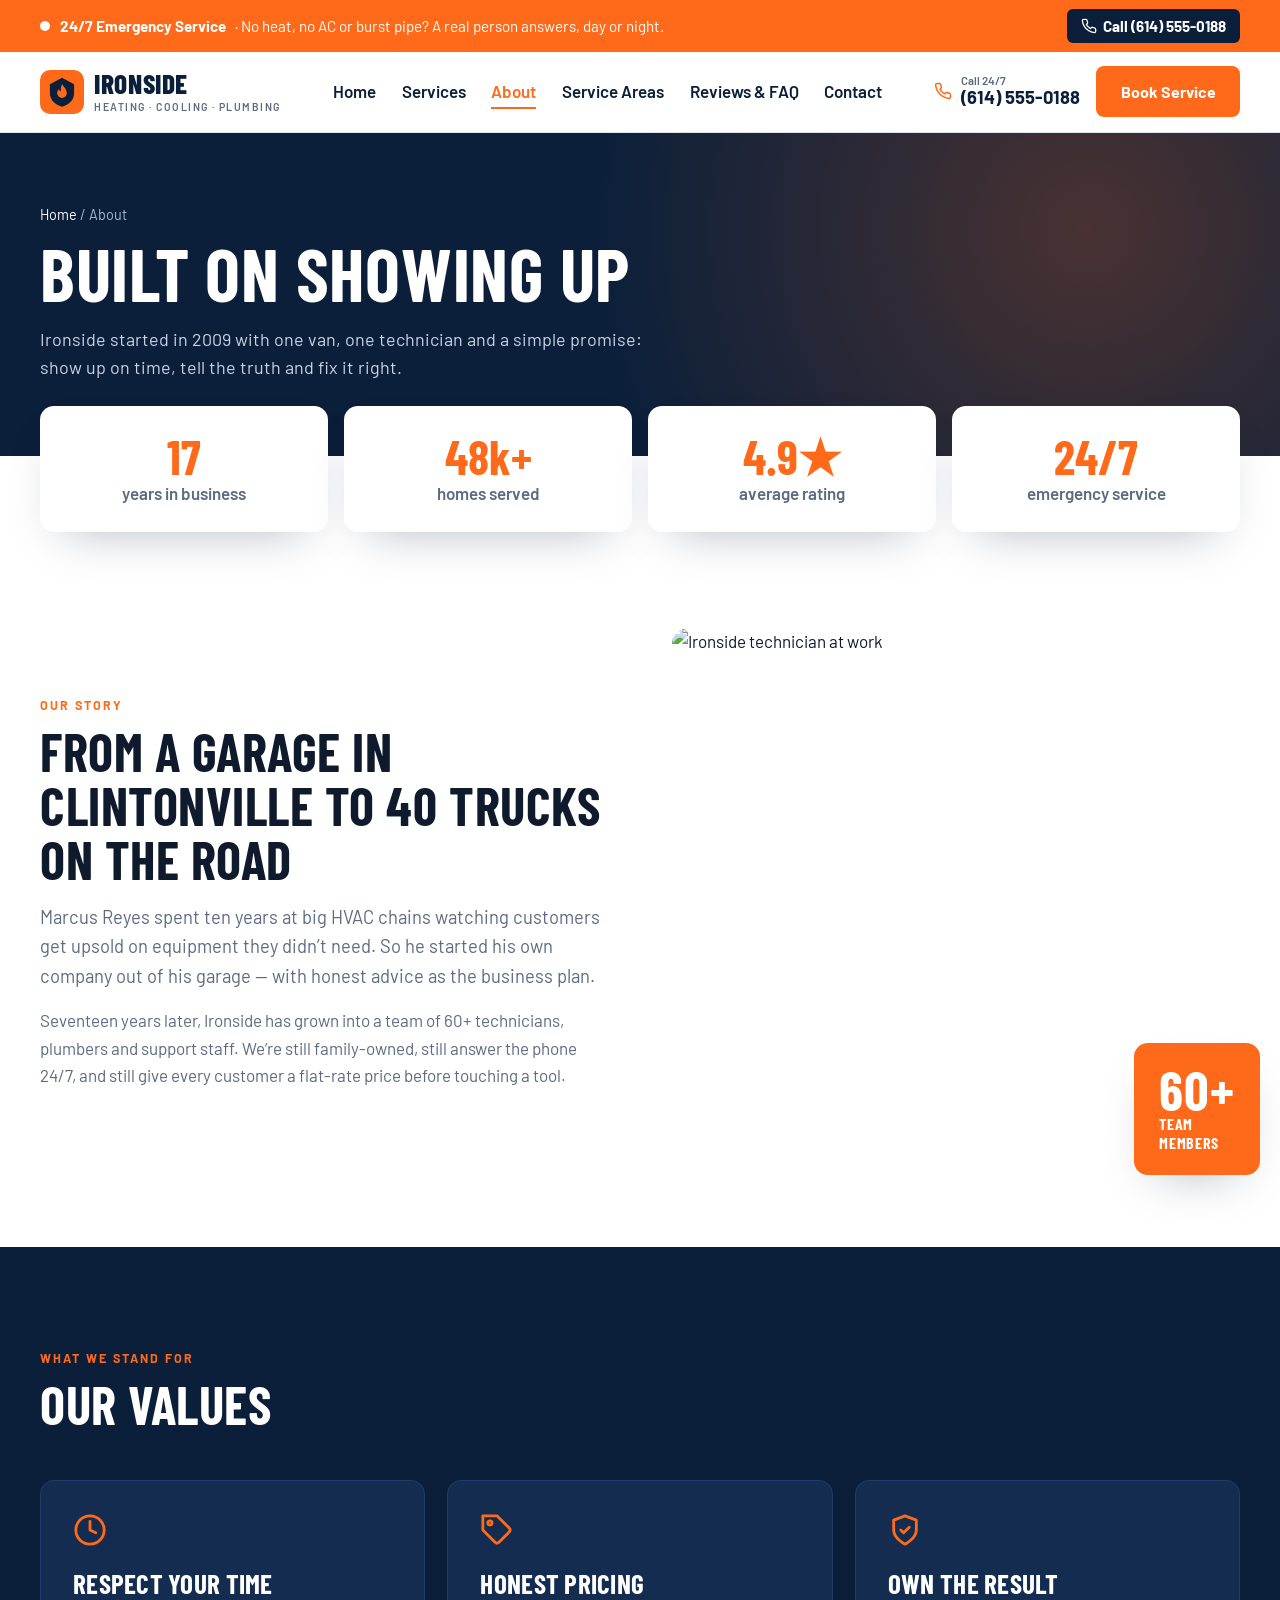
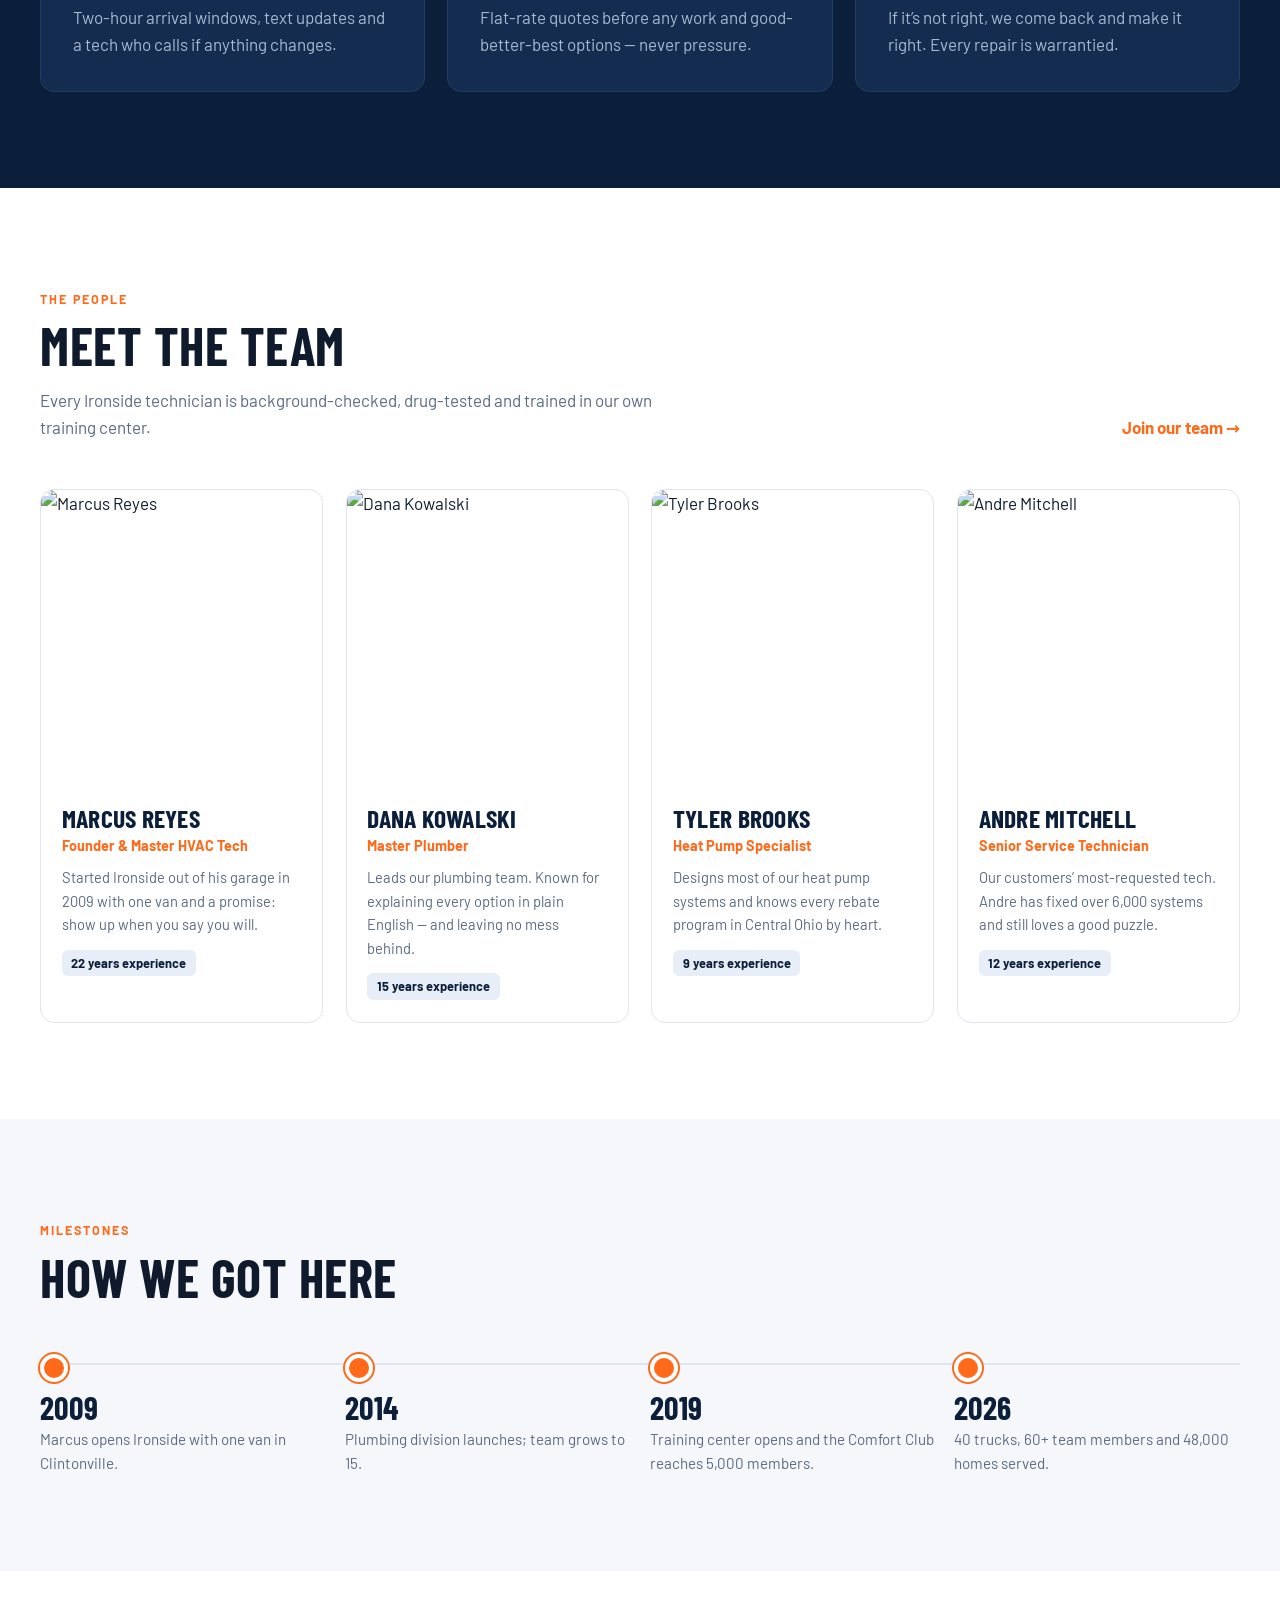
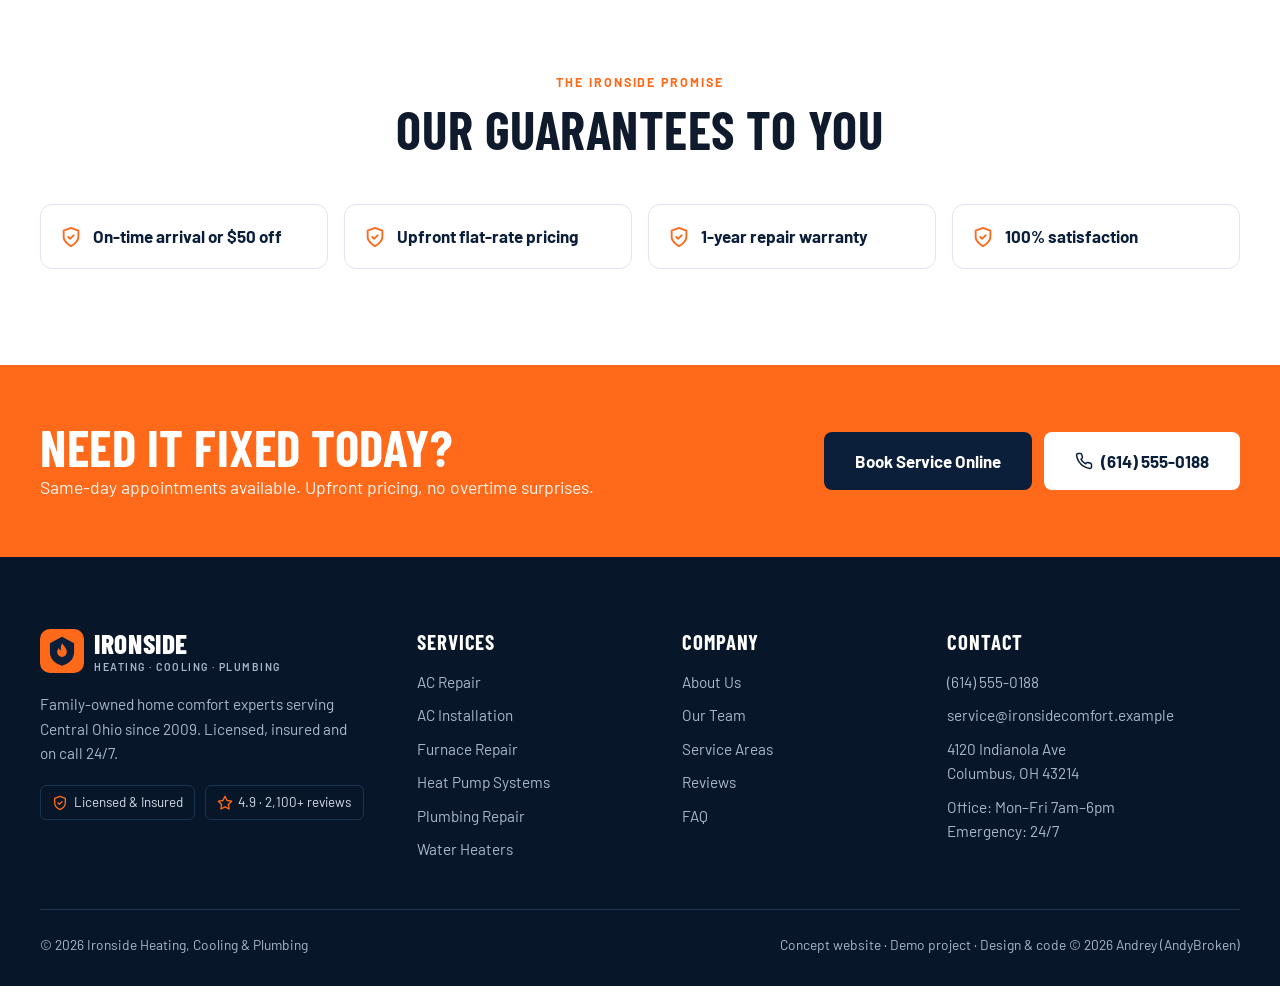
==== commit aec16335: "Add copyright notice and all-rights-reserved license" ====
--- a/about.html
+++ b/about.html
@@ -1,4 +1,5 @@
 <!doctype html>
+<!-- © 2026 Andrey (github.com/AndyBroken). All rights reserved. Concept / demo project, see LICENSE. -->
 <html lang="en">
 <head>
 <meta charset="utf-8">
--- a/assets/styles.css
+++ b/assets/styles.css
@@ -1,3 +1,4 @@
+/*! © 2026 Andrey (github.com/AndyBroken). All rights reserved. Concept / demo project, see LICENSE. */
 :root{
   --navy:#0b1f3a; --navy-2:#132c50; --orange:#ff6a1a; --orange-dark:#e5560a; --sky:#e8eef7; --bg:#f5f7fb; --white:#fff;
   --text:#0f1b2d; --muted:#5b6b82; --line:#dfe5ee; --radius:12px; --shadow:0 20px 50px -24px rgba(11,31,58,.35);
